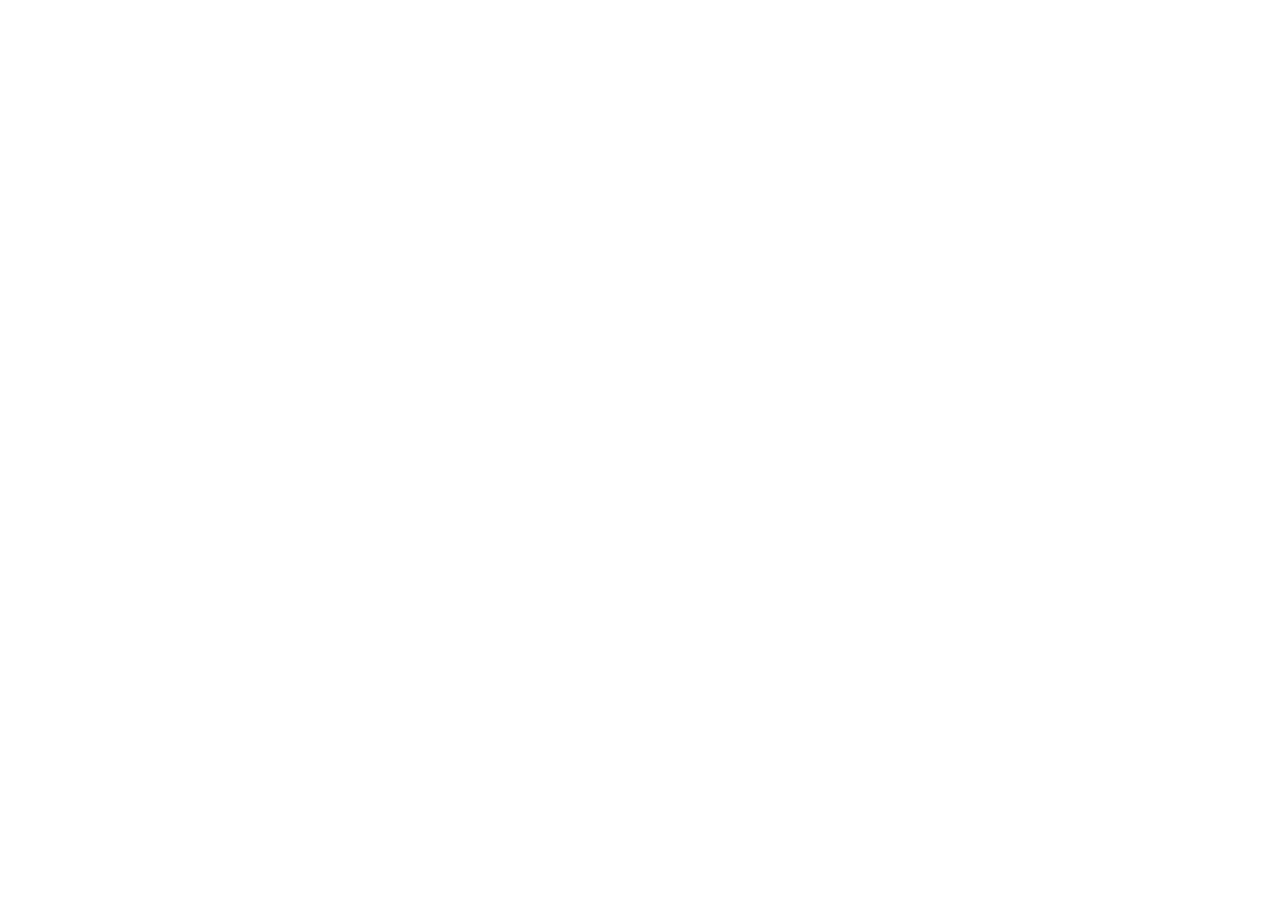
==== index.html @ 29bd7663 "folder structure updated" ====
<!DOCTYPE html>
<html lang="en">
<head>
    <meta charset="UTF-8">
    <meta name="viewport" content="width=device-width, initial-scale=1.0">
    <link rel="icon" href="./assets/media/cartoon-11551057788bw864qbup7.png" type="image/x-icon">
    <title>SkillNet</title>
    <script src="./assets/script/index.js" defer></script>
    <link rel="stylesheet" href="./assets/style/index.css" media="all">
   
</head>
    <body>
    
    </body>
</html>
---- assets/style/index.css ----
@charset "utf-8";
@import "./reset.css";
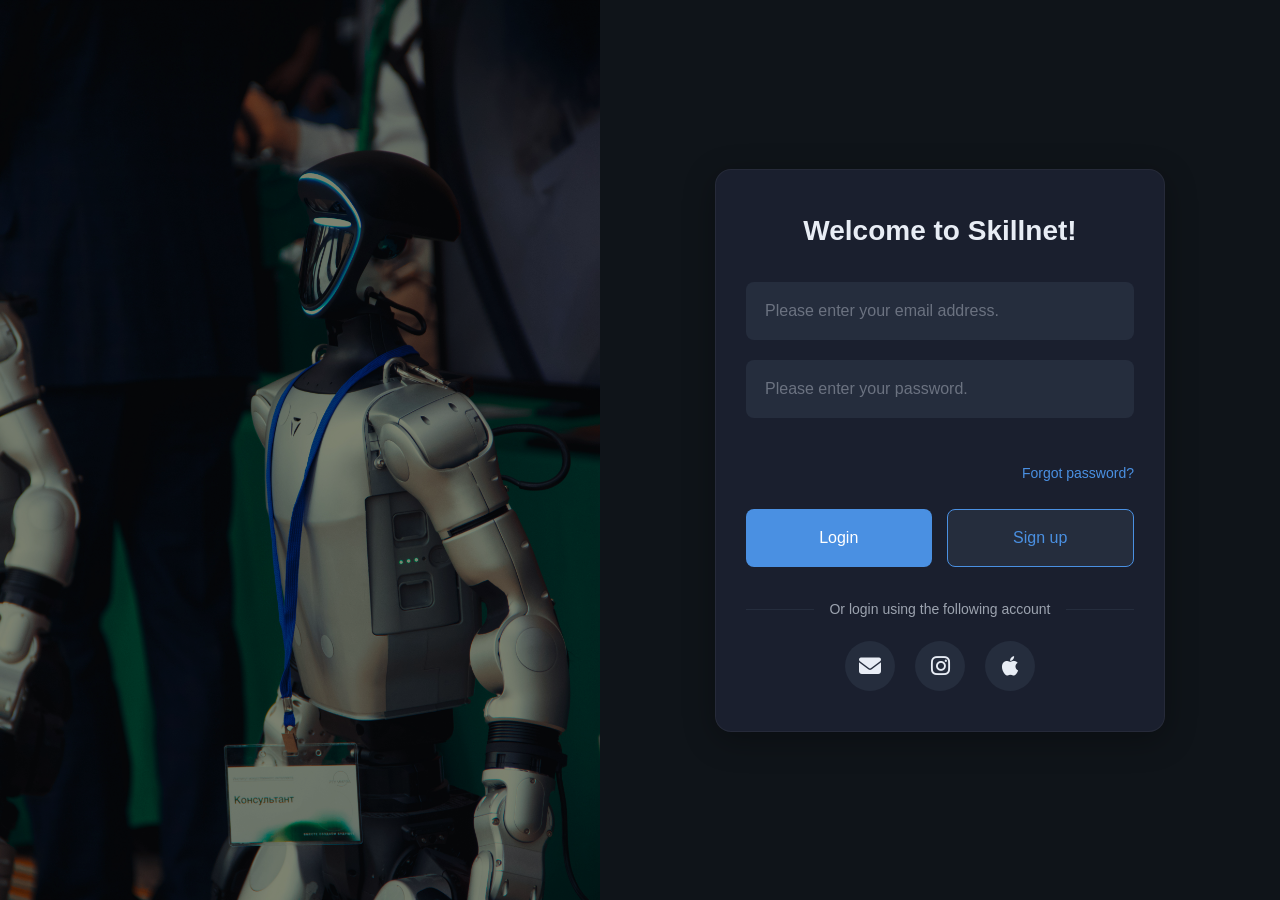
==== commit fe2d19f9: "name fix" ====
--- a/index.html
+++ b/index.html
@@ -1,15 +1,57 @@
 <!DOCTYPE html>
 <html lang="en">
 <head>
-    <meta charset="UTF-8">
-    <meta name="viewport" content="width=device-width, initial-scale=1.0">
-    <link rel="icon" href="./assets/media/cartoon-11551057788bw864qbup7.png" type="image/x-icon">
-    <title>SkillNet</title>
+    <meta charset="utf-8">
+    <meta name="viewport" content="width=device-width, initial-scale=1">
+    <meta name="author" content="Weiyu Yin">
+    <meta name="description" content="Job Finder">
+    <meta name="keywords" content="html, css, web development">
+    <link rel="icon" href="./assets/media/icon.png" type="image/x-icon">
+    <link rel="stylesheet" href="./assets/style/index.css">
+    <link rel="stylesheet" href="https://cdn.bootcdn.net/ajax/libs/font-awesome/6.4.0/css/all.min.css">
     <script src="./assets/script/index.js" defer></script>
-    <link rel="stylesheet" href="./assets/style/index.css" media="all">
-   
+    <title>Skillnet</title>
 </head>
-    <body>
-    
-    </body>
+    <body class="login-page">
+    <div class="login-container">
+      <div class="login-banner">
+        <img src="./assets/media/mikhail-seleznev-H8Vvpn4NezI-unsplash.jpg" class="banner-img" alt="background">
+      </div>
+      <div class="login-main">
+        <div class="login-card">
+          <h2 class="login-title">Welcome to Skillnet!</h2>
+          <form id="login-form" class="login-form">
+            <div class="form-item">
+              <input type="text" placeholder="Please enter your email address." id="email" required class="form-input">
+            </div>
+            <div class="form-item">
+              <input type="password" placeholder="Please enter your password." id="password" minlength="6" maxlength="20" required class="form-input">
+            </div>
+            <p id="errorMessage" class="error-tip"></p>
+            <a href="#" class="forgot-pwd">Forgot password?</a>
+            <div class="form-btn-group">
+              <button type="submit" class="btn login-btn">Login</button>
+              <button type="button" class="btn register-btn">Sign up</button>
+            </div>
+          </form>
+          <div class="social-login">
+            <div class="divider">
+              <span>Or login using the following account</span>
+            </div>
+            <div class="social-buttons">
+              <a href="#" class="social-btn gmail" title="Gmail">
+                <i class="fa-solid fa-envelope"></i>
+              </a>
+              <a href="#" class="social-btn ins" title="Instagram">
+                <i class="fa-brands fa-instagram"></i>
+              </a>
+              <a href="#" class="social-btn apple" title="Apple">
+                <i class="fa-brands fa-apple"></i>
+              </a>
+            </div>
+          </div>
+        </div>
+      </div>
+    </div>
+  </body>
 </html>
--- a/assets/style/index.css
+++ b/assets/style/index.css
@@ -1,3 +1,255 @@
 @charset "utf-8";
 @import "./reset.css";
 
+:root {
+  --primary-color: #4A90E2;
+  --bg-dark: #0F1419;
+  --bg-card: #1A1F2E;
+  --bg-input: #252D3D;
+  --text-primary: #E8EDF5;
+  --text-secondary: #9CA3AF;
+  --text-muted: #6B7280;
+  --error-color: #F87171;
+  --white: #FFFFFF;
+  --shadow: 0 8px 32px rgba(0, 0, 0, 0.3);
+  --border-radius: 16px;
+  --border-radius-sm: 8px;
+}
+
+
+body.login-page {
+  background: linear-gradient(135deg, #0F1419 0%, #1A1F2E 100%);
+  height: 100vh;
+  font-family: "Microsoft YaHei", sans-serif;
+  overflow: hidden;
+}
+
+
+.login-container {
+  display: flex;
+  width: 100%;
+  height: 100vh;
+}
+
+
+.login-banner {
+  flex: 1;
+  height: 100%;
+  overflow: hidden;
+  position: relative;
+}
+
+.banner-img {
+  width: 100%;
+  height: 100%;
+  object-fit: cover;
+  filter: brightness(0.6);
+}
+
+
+.login-main {
+  flex: 1;
+  display: flex;
+  flex-direction: column;
+  justify-content: center;
+  align-items: center;
+  padding: 0 40px;
+  background-color: var(--bg-dark);
+}
+
+.login-logo {
+  width: 120px;
+  height: auto;
+  filter: brightness(1.2);
+}
+
+
+.login-card {
+  width: 100%;
+  max-width: 450px;
+  padding: 40px 30px;
+  background-color: var(--bg-card);
+  border-radius: var(--border-radius);
+  box-shadow: var(--shadow);
+  border: 1px solid rgba(255, 255, 255, 0.05);
+}
+
+.login-title {
+  font-size: 28px;
+  font-weight: 600;
+  color: var(--text-primary);
+  text-align: center;
+  margin-bottom: 30px;
+}
+
+.form-item {
+  margin-bottom: 20px;
+}
+
+.form-input {
+  width: 100%;
+  padding: 16px 18px;
+  background-color: var(--bg-input);
+  border-radius: var(--border-radius-sm);
+  font-size: 16px;
+  color: var(--text-primary);
+  transition: all 0.3s ease;
+  border: 1px solid transparent;
+}
+
+.form-input:focus {
+  border-color: var(--primary-color);
+  background-color: #2A3347;
+}
+
+.form-input::placeholder {
+  color: var(--text-muted);
+}
+
+
+.error-tip {
+  color: var(--error-color);
+  font-size: 14px;
+  margin: -10px 0 15px 0;
+  height: 20px;
+}
+
+
+.forgot-pwd {
+  display: block;
+  text-align: right;
+  color: var(--primary-color);
+  font-size: 14px;
+  text-decoration: none;
+  margin-bottom: 25px;
+}
+
+.forgot-pwd:hover {
+  text-decoration: underline;
+}
+
+
+.form-btn-group {
+  display: flex;
+  gap: 15px;
+  margin-bottom: 30px;
+}
+
+.btn {
+  flex: 1;
+  padding: 16px 0;
+  border-radius: var(--border-radius-sm);
+  font-size: 16px;
+  font-weight: 500;
+  border: none;
+  transition: all 0.3s ease;
+  cursor: pointer;
+}
+
+.login-btn {
+  background-color: var(--primary-color);
+  color: var(--white);
+}
+
+.login-btn:hover {
+  background-color: #357ABD;
+}
+
+.register-btn {
+  background-color: var(--bg-input);
+  color: var(--primary-color);
+  border: 1px solid var(--primary-color);
+}
+
+.register-btn:hover {
+  background-color: var(--primary-color);
+  color: var(--white);
+}
+
+
+.social-login {
+  margin-top: 30px;
+}
+
+.divider {
+  text-align: center;
+  margin-bottom: 20px;
+  position: relative;
+}
+
+.divider::before {
+  content: '';
+  position: absolute;
+  top: 50%;
+  left: 0;
+  right: 0;
+  height: 1px;
+  background-color: var(--bg-input);
+}
+
+.divider span {
+  position: relative;
+  background-color: var(--bg-card);
+  padding: 0 15px;
+  color: var(--text-secondary);
+  font-size: 14px;
+}
+
+.social-buttons {
+  display: flex;
+  justify-content: center;
+  gap: 20px;
+}
+
+
+.social-btn {
+  width: 50px;
+  height: 50px;
+  border-radius: 50%;
+  background-color: var(--bg-input);
+  display: flex;
+  align-items: center;
+  justify-content: center;
+  font-size: 22px;
+  color: var(--text-primary);
+  text-decoration: none;
+  transition: all 0.3s ease;
+}
+
+.social-btn:hover {
+  transform: translateY(-2px);
+}
+
+
+.gmail:hover {
+  color: #EA4335;
+  background: #2A3347;
+}
+
+.ins:hover {
+  color: #E1306C;
+  background: #2A3347;
+}
+
+.apple:hover {
+  color: #000;
+  background: #fff;
+}
+
+@media (max-width: 900px) {
+  .login-banner {
+    display: none;
+  }
+
+  .login-main {
+    flex: 100%;
+    padding: 0 20px;
+    background: var(--bg-dark);
+  }
+
+  .login-card {
+    box-shadow: none;
+    padding: 20px 15px;
+    border: none;
+  }
+}
